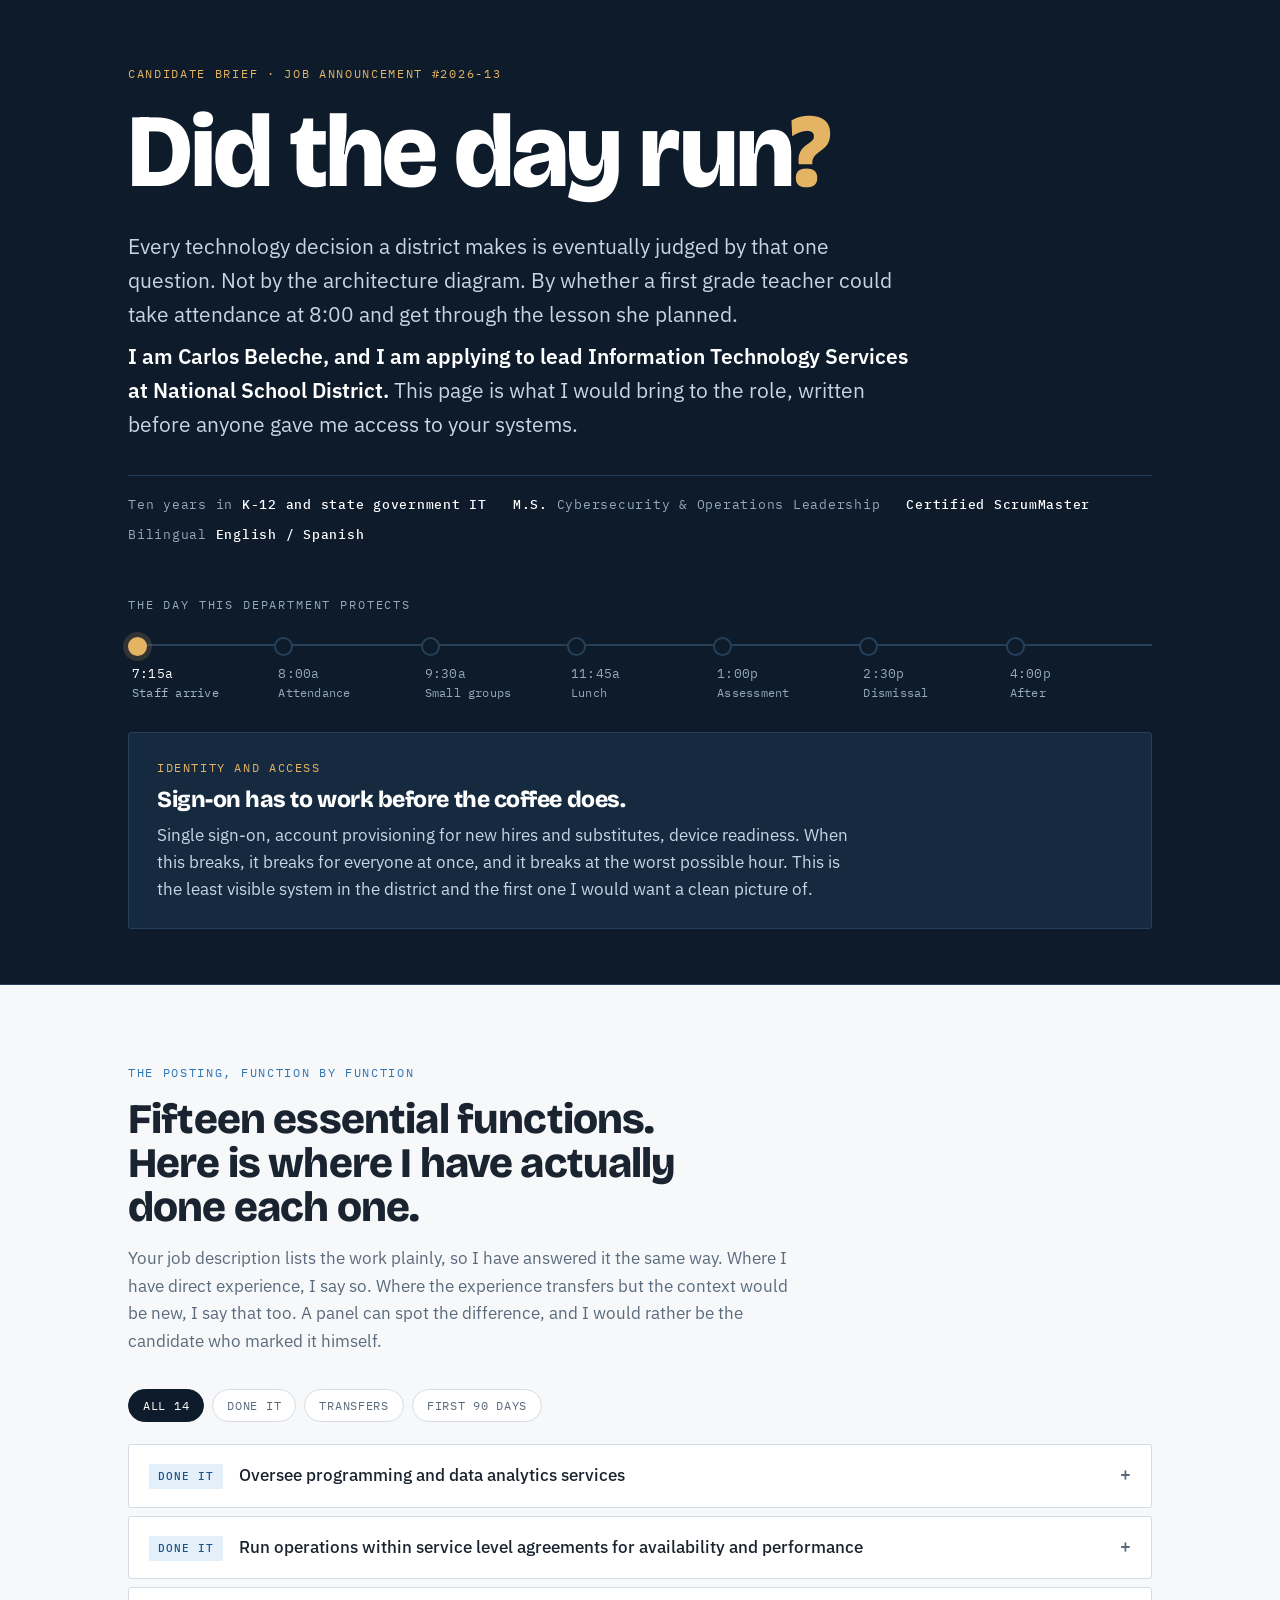
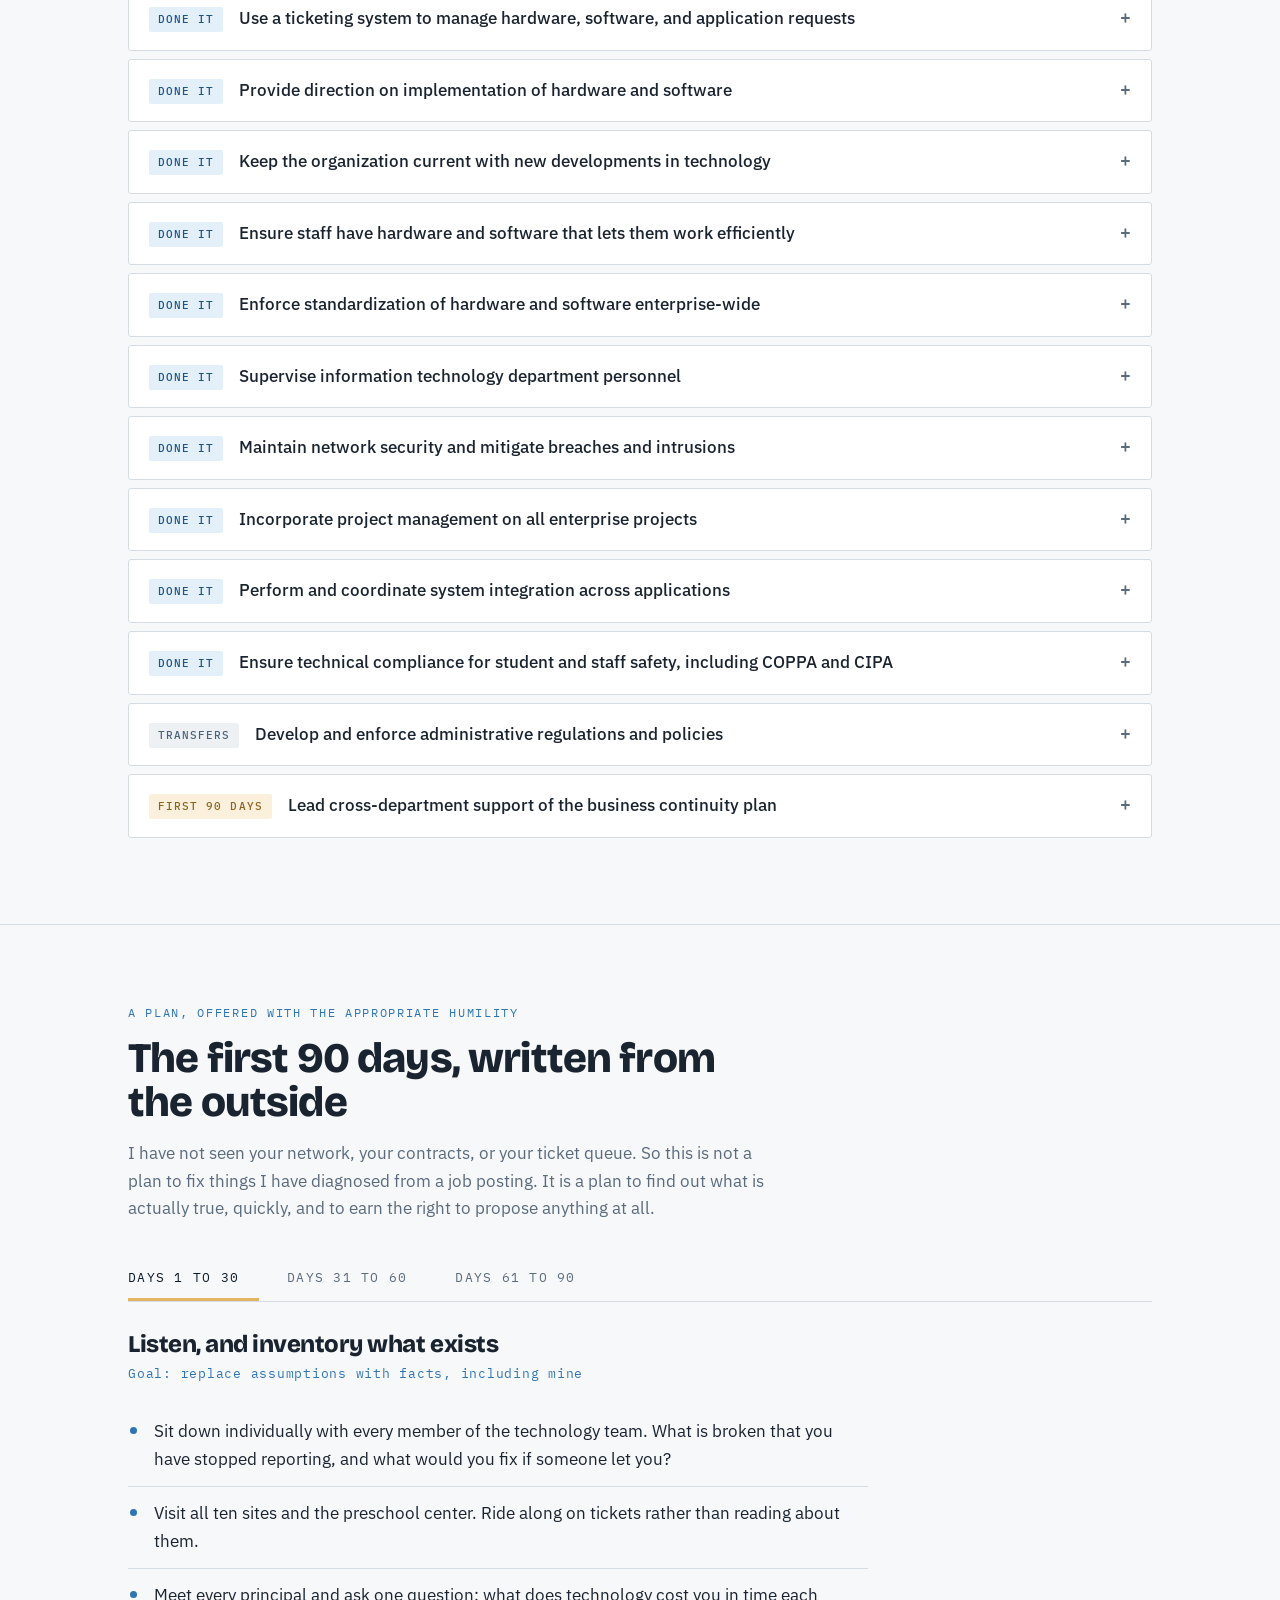
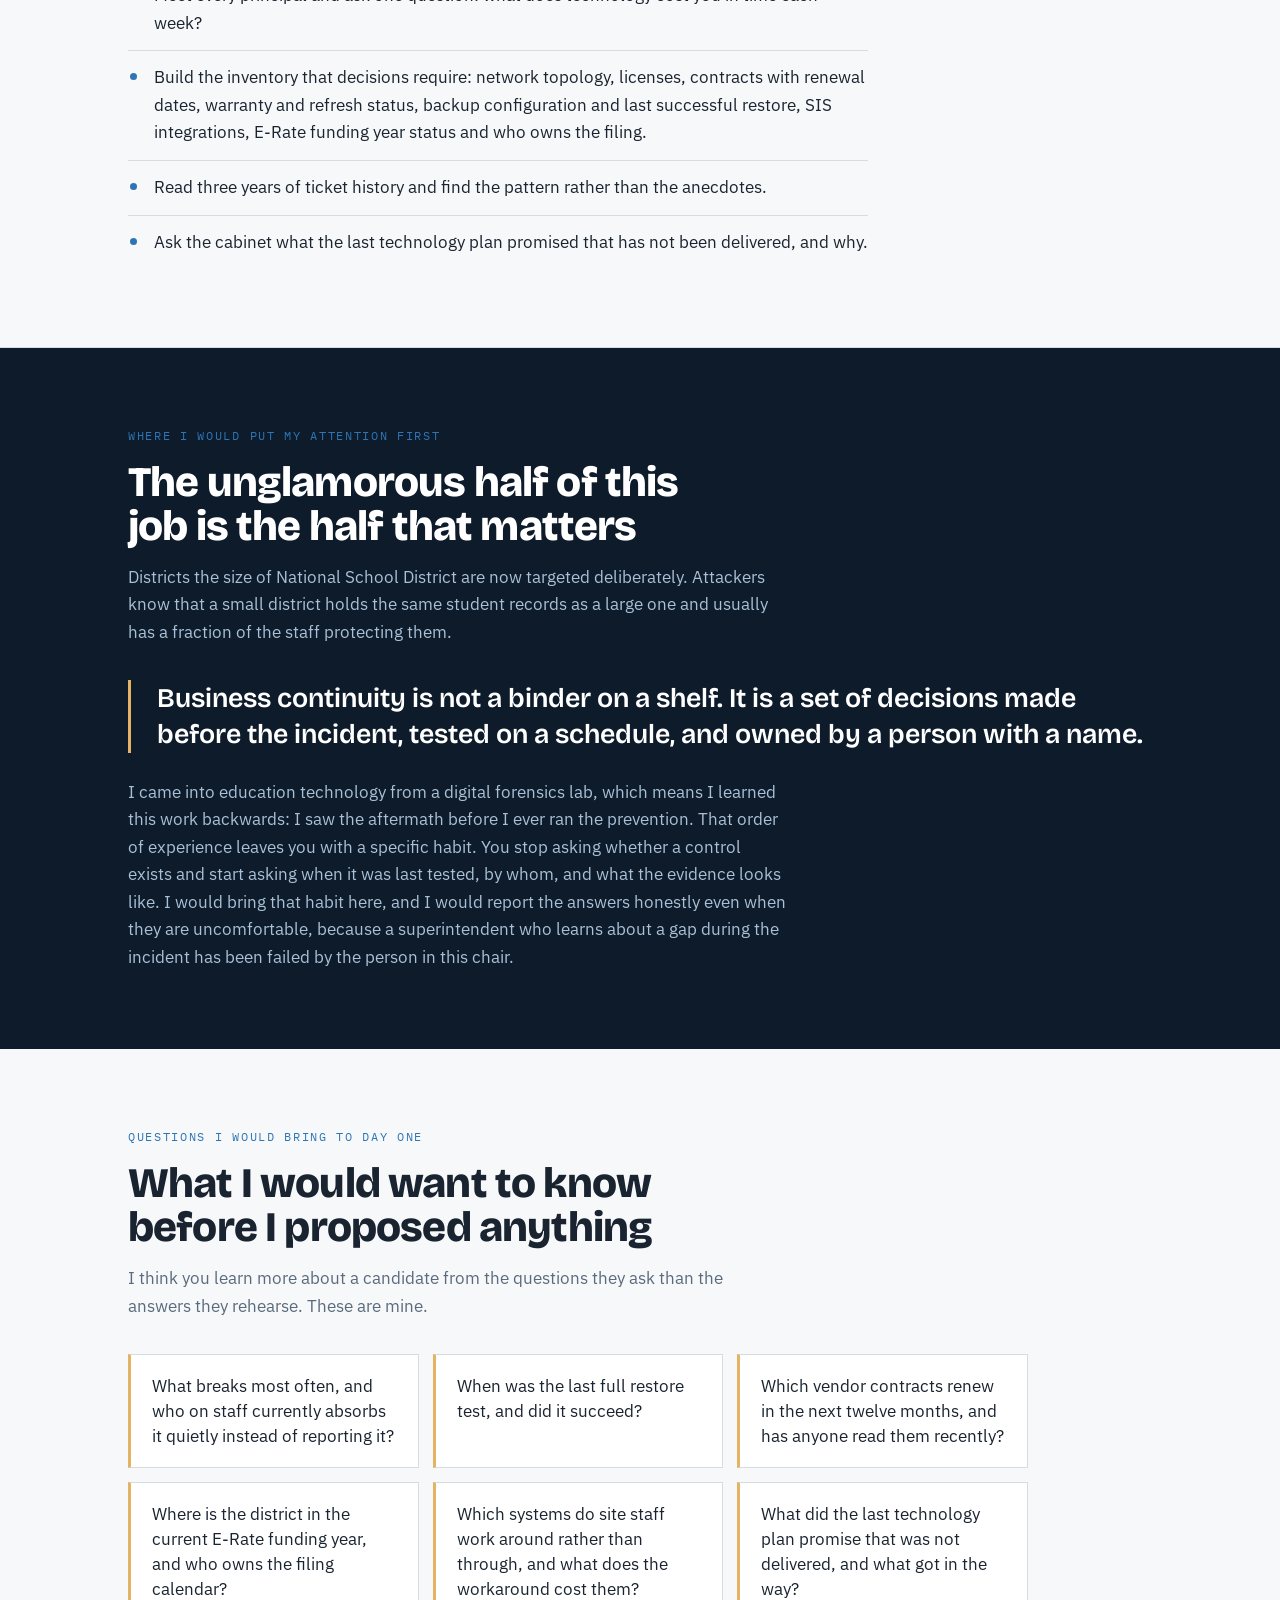
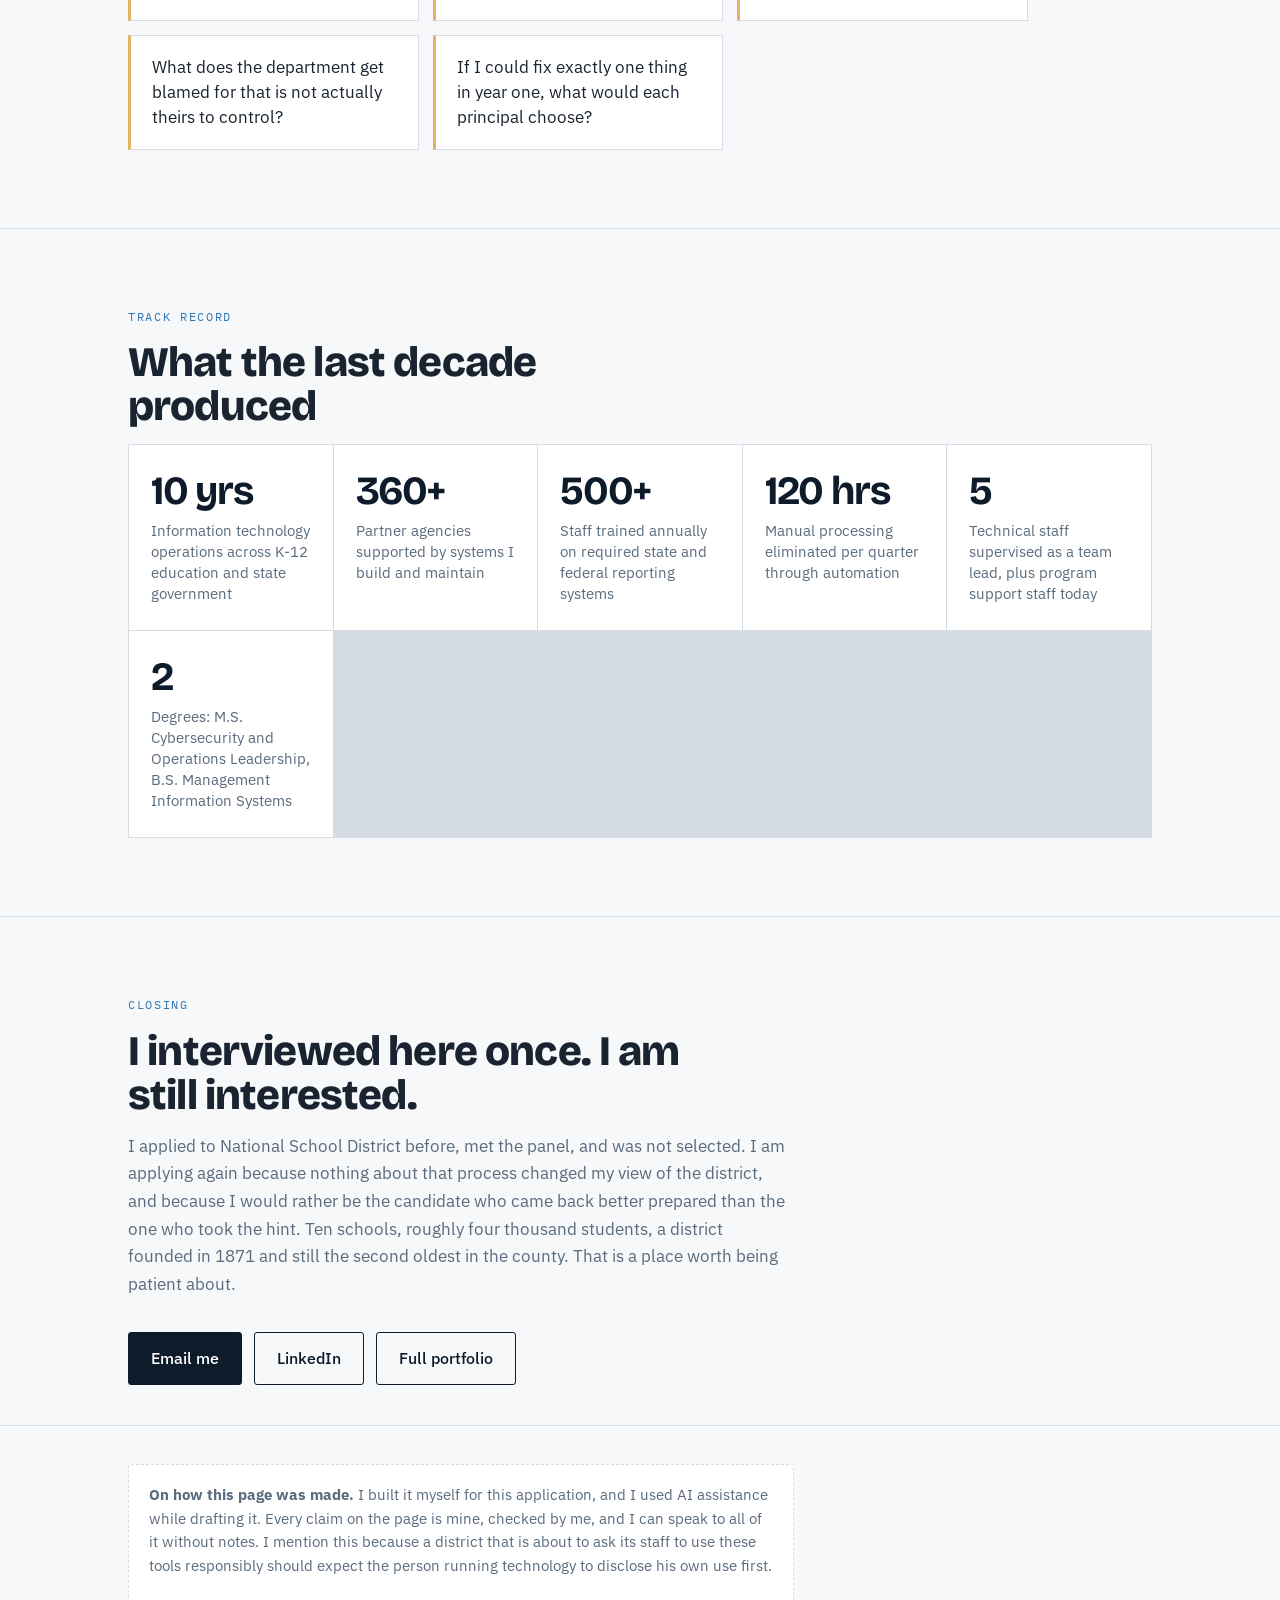
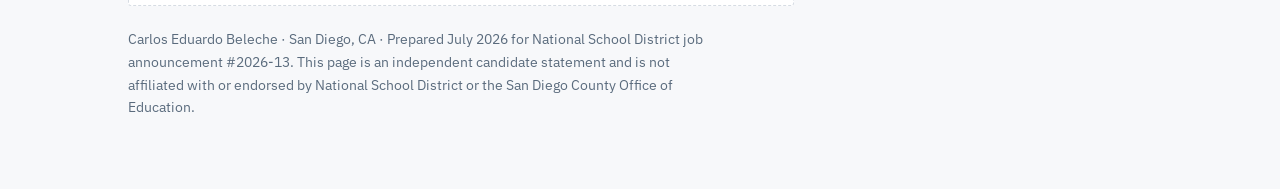
==== nsd/index.html @ 052b0de8 "Add files via upload Add NSD candidate brief" ====
<!DOCTYPE html>
<html lang="en">
<head>
<meta charset="utf-8">
<meta name="viewport" content="width=device-width, initial-scale=1">
<meta name="robots" content="noindex, nofollow">
<title>Carlos Beleche | Executive Director, Information Technology Services</title>
<meta name="description" content="A candidate's case for leading Information Technology Services at National School District.">
<link rel="preconnect" href="https://fonts.googleapis.com">
<link rel="preconnect" href="https://fonts.gstatic.com" crossorigin>
<link href="https://fonts.googleapis.com/css2?family=Bricolage+Grotesque:opsz,wght@12..96,600;12..96,800&family=IBM+Plex+Mono:wght@400;500&family=IBM+Plex+Sans:wght@400;500;600&display=swap" rel="stylesheet">
<style>
  :root{
    --ink:#0D1B2A;
    --ink-2:#152A3F;
    --paper:#F7F8FA;
    --card:#FFFFFF;
    --steel:#2E75B6;
    --steel-dk:#1B5488;
    --bell:#E4B363;
    --rule:#D6DCE3;
    --rule-dk:#26405A;
    --text:#1A2430;
    --muted:#5A6B7D;
    --muted-dk:#94A9BE;
    --sans:"IBM Plex Sans",system-ui,-apple-system,Segoe UI,sans-serif;
    --mono:"IBM Plex Mono",ui-monospace,SFMono-Regular,Menlo,monospace;
    --display:"Bricolage Grotesque","IBM Plex Sans",system-ui,sans-serif;
    --wrap:1080px;
  }
  *{box-sizing:border-box}
  html{scroll-behavior:smooth}
  body{
    margin:0;background:var(--paper);color:var(--text);
    font-family:var(--sans);font-size:17px;line-height:1.62;
    -webkit-font-smoothing:antialiased;
  }
  .wrap{max-width:var(--wrap);margin:0 auto;padding:0 28px}
  h1,h2,h3{font-family:var(--display);font-weight:800;letter-spacing:-.02em;line-height:1.05;margin:0}
  a{color:var(--steel-dk)}
  .eyebrow{
    font-family:var(--mono);font-size:12px;letter-spacing:.14em;text-transform:uppercase;
    color:var(--steel);margin:0 0 14px
  }
  .skip{position:absolute;left:-9999px;top:0;background:#fff;padding:12px 18px;z-index:99}
  .skip:focus{left:12px;top:12px}
  :focus-visible{outline:3px solid var(--bell);outline-offset:3px;border-radius:2px}

  /* ---------------- hero ---------------- */
  .hero{background:var(--ink);color:#EAF1F8;padding:64px 0 0;position:relative;overflow:hidden}
  .hero::after{
    content:"";position:absolute;inset:auto 0 0 0;height:1px;background:var(--rule-dk)
  }
  .hero .eyebrow{color:var(--bell)}
  .hero h1{
    font-size:clamp(46px,8.4vw,104px);color:#fff;margin:0 0 22px;max-width:14ch
  }
  .hero h1 .q{color:var(--bell)}
  .lede{
    font-size:clamp(17px,2vw,21px);color:#C6D6E6;max-width:60ch;margin:0 0 8px
  }
  .lede strong{color:#fff;font-weight:600}
  .id-strip{
    display:flex;flex-wrap:wrap;gap:10px 26px;align-items:baseline;
    margin:34px 0 0;padding:18px 0 0;border-top:1px solid var(--rule-dk);
    font-family:var(--mono);font-size:12.5px;letter-spacing:.06em;color:var(--muted-dk)
  }
  .id-strip b{color:#fff;font-weight:500}

  /* ---------------- day spine ---------------- */
  .spine{margin-top:52px;padding-bottom:56px}
  .spine-label{
    font-family:var(--mono);font-size:11.5px;letter-spacing:.16em;text-transform:uppercase;
    color:var(--muted-dk);margin:0 0 16px
  }
  .track{position:relative;display:grid;grid-template-columns:repeat(7,1fr);gap:0}
  .track::before{
    content:"";position:absolute;left:0;right:0;top:13px;height:2px;background:var(--rule-dk)
  }
  .bell{
    appearance:none;background:none;border:0;padding:34px 4px 0;cursor:pointer;
    position:relative;text-align:left;font-family:var(--mono);font-size:12px;
    letter-spacing:.02em;color:var(--muted-dk);transition:color .18s
  }
  .bell::before{
    content:"";position:absolute;top:6px;left:0;width:15px;height:15px;border-radius:50%;
    background:var(--ink);border:2px solid var(--rule-dk);transition:all .2s
  }
  .bell:hover{color:#fff}
  .bell:hover::before{border-color:var(--steel)}
  .bell[aria-selected="true"]{color:#fff}
  .bell[aria-selected="true"]::before{
    background:var(--bell);border-color:var(--bell);box-shadow:0 0 0 5px rgba(228,179,99,.16)
  }
  .bell .t{display:block;font-size:13px;color:inherit}
  .bell .n{display:block;font-size:11.5px;color:var(--muted-dk);margin-top:3px;line-height:1.35}
  .bell[aria-selected="true"] .n{color:#9FB6CC}

  .readout{
    margin-top:32px;border:1px solid var(--rule-dk);border-radius:3px;background:var(--ink-2);
    padding:26px 28px;min-height:150px
  }
  .readout .sys{
    font-family:var(--mono);font-size:11.5px;letter-spacing:.14em;text-transform:uppercase;
    color:var(--bell);margin:0 0 10px
  }
  .readout h3{font-size:23px;color:#fff;margin:0 0 10px}
  .readout p{margin:0;color:#C6D6E6;max-width:70ch;font-size:16.5px}

  /* ---------------- generic section ---------------- */
  section{padding:78px 0;border-bottom:1px solid var(--rule)}
  section h2{font-size:clamp(28px,4vw,42px);margin:0 0 16px;max-width:22ch}
  .sec-intro{max-width:66ch;color:var(--muted);margin:0 0 34px;font-size:17px}

  /* ---------------- functions matrix ---------------- */
  .filters{display:flex;flex-wrap:wrap;gap:8px;margin:0 0 22px}
  .chip{
    appearance:none;font-family:var(--mono);font-size:12px;letter-spacing:.06em;
    text-transform:uppercase;padding:8px 14px;border-radius:99px;cursor:pointer;
    border:1px solid var(--rule);background:#fff;color:var(--muted);transition:all .16s
  }
  .chip:hover{border-color:var(--steel);color:var(--steel-dk)}
  .chip[aria-pressed="true"]{background:var(--ink);border-color:var(--ink);color:#fff}
  .fn{
    border:1px solid var(--rule);border-radius:3px;background:var(--card);margin-bottom:8px;
    overflow:hidden
  }
  .fn[hidden]{display:none}
  .fn > summary{
    list-style:none;cursor:pointer;padding:17px 20px;display:flex;gap:16px;align-items:flex-start;
    font-weight:500
  }
  .fn > summary::-webkit-details-marker{display:none}
  .fn > summary:hover{background:#FBFCFD}
  .tag{
    flex:none;font-family:var(--mono);font-size:10.5px;letter-spacing:.1em;text-transform:uppercase;
    padding:4px 9px;border-radius:2px;margin-top:2px;white-space:nowrap
  }
  .tag.done{background:#E3EFF9;color:var(--steel-dk)}
  .tag.trans{background:#EEF1F4;color:#48627C}
  .tag.first{background:#FBF0DC;color:#8A6420}
  .fn summary .txt{flex:1}
  .fn summary .plus{
    flex:none;color:var(--muted);font-family:var(--mono);font-size:18px;line-height:1;margin-top:4px;
    transition:transform .2s
  }
  .fn[open] summary .plus{transform:rotate(45deg)}
  .fn .body{padding:0 20px 20px 20px;color:var(--muted);font-size:16px;max-width:76ch}
  .fn .body p{margin:0}
  @media (min-width:700px){ .fn .body{padding-left:118px} }

  /* ---------------- 30/60/90 ---------------- */
  .tabs{display:flex;gap:0;border-bottom:1px solid var(--rule);margin:0 0 30px;flex-wrap:wrap}
  .tab{
    appearance:none;background:none;border:0;border-bottom:3px solid transparent;
    padding:12px 20px 13px 0;margin-right:28px;cursor:pointer;font-family:var(--mono);
    font-size:12.5px;letter-spacing:.1em;text-transform:uppercase;color:var(--muted);transition:all .16s
  }
  .tab:hover{color:var(--text)}
  .tab[aria-selected="true"]{color:var(--ink);border-bottom-color:var(--bell)}
  .panel[hidden]{display:none}
  .panel h3{font-size:24px;margin:0 0 6px}
  .panel .goal{font-family:var(--mono);font-size:12.5px;letter-spacing:.06em;color:var(--steel);margin:0 0 22px}
  .panel ul{margin:0;padding:0;list-style:none;max-width:74ch}
  .panel li{
    padding:13px 0 13px 26px;border-top:1px solid var(--rule);position:relative;color:var(--text)
  }
  .panel li:first-child{border-top:0}
  .panel li::before{
    content:"";position:absolute;left:2px;top:22px;width:7px;height:7px;background:var(--steel);
    border-radius:50%
  }

  /* ---------------- numbers ---------------- */
  .nums{display:grid;grid-template-columns:repeat(auto-fit,minmax(178px,1fr));gap:1px;background:var(--rule);
    border:1px solid var(--rule)}
  .num{background:var(--card);padding:26px 22px}
  .num b{display:block;font-family:var(--display);font-size:40px;line-height:1;color:var(--ink);letter-spacing:-.03em}
  .num span{display:block;margin-top:9px;font-size:14.5px;color:var(--muted);line-height:1.45}

  /* ---------------- questions ---------------- */
  .qs{display:grid;grid-template-columns:repeat(auto-fit,minmax(290px,1fr));gap:14px;max-width:900px}
  .q-card{
    border-left:3px solid var(--bell);background:var(--card);border-top:1px solid var(--rule);
    border-right:1px solid var(--rule);border-bottom:1px solid var(--rule);padding:19px 21px;
    font-size:16.5px;line-height:1.5
  }

  /* ---------------- pov ---------------- */
  .pov{background:var(--ink);color:#DCE7F2;border:0}
  .pov h2{color:#fff}
  .pov .sec-intro{color:#A9C0D6}
  .pov blockquote{
    margin:0;padding:0 0 0 26px;border-left:3px solid var(--bell);max-width:66ch;
    font-family:var(--display);font-weight:600;font-size:clamp(20px,2.6vw,27px);line-height:1.34;color:#fff
  }
  .pov .after{margin:26px 0 0;max-width:66ch;color:#A9C0D6}

  /* ---------------- close ---------------- */
  .close{padding-bottom:40px}
  .links{display:flex;flex-wrap:wrap;gap:12px;margin-top:26px}
  .btn{
    display:inline-block;padding:13px 22px;border-radius:3px;text-decoration:none;font-weight:500;
    font-size:15.5px;border:1px solid var(--ink);background:var(--ink);color:#fff;transition:all .16s
  }
  .btn:hover{background:var(--steel-dk);border-color:var(--steel-dk)}
  .btn.ghost{background:none;color:var(--ink)}
  .btn.ghost:hover{background:var(--ink);color:#fff}
  footer{padding:38px 0 60px;color:var(--muted);font-size:14px}
  footer p{max-width:74ch;margin:0 0 10px}
  .note{
    border:1px dashed var(--rule);border-radius:3px;padding:18px 20px;background:#fff;max-width:74ch;
    font-size:14.5px;color:var(--muted)
  }

  @media (max-width:760px){
    body{font-size:16.5px}
    .hero{padding-top:44px}
    .track{grid-template-columns:1fr;gap:0}
    .track::before{left:7px;right:auto;top:0;bottom:0;width:2px;height:auto}
    .bell{padding:12px 0 12px 32px}
    .bell::before{top:16px;left:0}
    .bell .n{display:none}
    .id-strip{gap:6px 18px}
  }
  @media (prefers-reduced-motion:reduce){
    html{scroll-behavior:auto}
    *{transition:none!important;animation:none!important}
  }
</style>
</head>
<body>
<a class="skip" href="#main">Skip to content</a>

<header class="hero">
  <div class="wrap">
    <p class="eyebrow">Candidate brief &middot; Job announcement #2026-13</p>
    <h1>Did the day run<span class="q">?</span></h1>
    <p class="lede">Every technology decision a district makes is eventually judged by that one question. Not by the architecture diagram. By whether a first grade teacher could take attendance at 8:00 and get through the lesson she planned.</p>
    <p class="lede"><strong>I am Carlos Beleche, and I am applying to lead Information Technology Services at National School District.</strong> This page is what I would bring to the role, written before anyone gave me access to your systems.</p>

    <div class="id-strip">
      <span>Ten years in <b>K-12 and state government IT</b></span>
      <span><b>M.S.</b> Cybersecurity &amp; Operations Leadership</span>
      <span><b>Certified ScrumMaster</b></span>
      <span>Bilingual <b>English / Spanish</b></span>
    </div>

    <div class="spine">
      <p class="spine-label">The day this department protects</p>
      <div class="track" role="tablist" aria-label="A school day and the systems behind it">
        <button class="bell" role="tab" id="b1" aria-controls="p1" aria-selected="true">
          <span class="t">7:15a</span><span class="n">Staff arrive</span>
        </button>
        <button class="bell" role="tab" id="b2" aria-controls="p2" aria-selected="false" tabindex="-1">
          <span class="t">8:00a</span><span class="n">Attendance</span>
        </button>
        <button class="bell" role="tab" id="b3" aria-controls="p3" aria-selected="false" tabindex="-1">
          <span class="t">9:30a</span><span class="n">Small groups</span>
        </button>
        <button class="bell" role="tab" id="b4" aria-controls="p4" aria-selected="false" tabindex="-1">
          <span class="t">11:45a</span><span class="n">Lunch</span>
        </button>
        <button class="bell" role="tab" id="b5" aria-controls="p5" aria-selected="false" tabindex="-1">
          <span class="t">1:00p</span><span class="n">Assessment</span>
        </button>
        <button class="bell" role="tab" id="b6" aria-controls="p6" aria-selected="false" tabindex="-1">
          <span class="t">2:30p</span><span class="n">Dismissal</span>
        </button>
        <button class="bell" role="tab" id="b7" aria-controls="p7" aria-selected="false" tabindex="-1">
          <span class="t">4:00p</span><span class="n">After</span>
        </button>
      </div>

      <div class="readout">
        <div role="tabpanel" id="p1" aria-labelledby="b1">
          <p class="sys">Identity and access</p>
          <h3>Sign-on has to work before the coffee does.</h3>
          <p>Single sign-on, account provisioning for new hires and substitutes, device readiness. When this breaks, it breaks for everyone at once, and it breaks at the worst possible hour. This is the least visible system in the district and the first one I would want a clean picture of.</p>
        </div>
        <div role="tabpanel" id="p2" aria-labelledby="b2" hidden>
          <p class="sys">Student information system</p>
          <h3>Attendance is a legal record and a funding record.</h3>
          <p>Enrollment, attendance, and state reporting sit on integrations that have to run correctly whether or not anyone is watching them. I have spent nine years inside California student data systems, including CALPADS, SEIS, and the SIS platforms districts run on.</p>
        </div>
        <div role="tabpanel" id="p3" aria-labelledby="b3" hidden>
          <p class="sys">Network, capacity, and filtering</p>
          <h3>Thirty devices in one room, ten schools at once.</h3>
          <p>Coverage in the classrooms that were built before wireless existed, content filtering that satisfies CIPA without blocking the lesson, and enough capacity that instruction does not queue. Teachers do not file tickets about bandwidth. They just stop planning lessons that need it.</p>
        </div>
        <div role="tabpanel" id="p4" aria-labelledby="b4" hidden>
          <p class="sys">Operational systems</p>
          <h3>The systems nobody calls technology.</h3>
          <p>Nutrition services, transportation, facilities, payroll. They rarely make the technology plan and they always make the emergency. A department that only serves the classroom has left half the district unsupported.</p>
        </div>
        <div role="tabpanel" id="p5" aria-labelledby="b5" hidden>
          <p class="sys">Availability and service levels</p>
          <h3>Testing windows do not move.</h3>
          <p>State assessment is the one week a year where uptime is measured publicly and remembered for years. Service level commitments should be written down before that week, not defended after it. I manage technology operations against contract and service level requirements today.</p>
        </div>
        <div role="tabpanel" id="p6" aria-labelledby="b6" hidden>
          <p class="sys">Communications and safety</p>
          <h3>2:30 is a communications problem.</h3>
          <p>Phones, intercom, mass notification, and the family messaging that has to reach every household in the language they speak at home. In a district where many families are more comfortable in Spanish, bilingual communication is not a courtesy feature. It is the requirement.</p>
        </div>
        <div role="tabpanel" id="p7" aria-labelledby="b7" hidden>
          <p class="sys">The work nobody sees</p>
          <h3>Patching, backups, tickets, and the E-Rate calendar.</h3>
          <p>Restore tests that actually restore. Vendor contracts read before they auto-renew. Funding year deadlines met early. This is the part of the job that produces no applause and prevents every disaster. It is the part I would protect time for.</p>
        </div>
      </div>
    </div>
  </div>
</header>

<main id="main">

<section>
  <div class="wrap">
    <p class="eyebrow">The posting, function by function</p>
    <h2>Fifteen essential functions. Here is where I have actually done each one.</h2>
    <p class="sec-intro">Your job description lists the work plainly, so I have answered it the same way. Where I have direct experience, I say so. Where the experience transfers but the context would be new, I say that too. A panel can spot the difference, and I would rather be the candidate who marked it himself.</p>

    <div class="filters" role="group" aria-label="Filter by experience type">
      <button class="chip" data-f="all" aria-pressed="true">All 14</button>
      <button class="chip" data-f="done" aria-pressed="false">Done it</button>
      <button class="chip" data-f="trans" aria-pressed="false">Transfers</button>
      <button class="chip" data-f="first" aria-pressed="false">First 90 days</button>
    </div>

    <div id="fnlist">
      <details class="fn" data-c="done"><summary><span class="tag done">Done it</span><span class="txt">Oversee programming and data analytics services</span><span class="plus">+</span></summary>
        <div class="body"><p>I build and run the data operation for a countywide early education program: Python ETL pipelines, reporting applications, and quality assurance that replaced manual spreadsheet work. Network and telecommunications oversight would be new to my title, not to my judgment, and I would lead it the way I lead any operation I do not personally engineer, by hiring well, listening to the people who hold the knowledge, and being accountable for the outcome.</p></div>
      </details>

      <details class="fn" data-c="done"><summary><span class="tag done">Done it</span><span class="txt">Run operations within service level agreements for availability and performance</span><span class="plus">+</span></summary>
        <div class="body"><p>I manage technology operations against contract and service level requirements today, including system testing, scheduling, stakeholder communication, and deliverable production within budget. Service levels only work when they are published, measured, and reported without being asked.</p></div>
      </details>

      <details class="fn" data-c="done"><summary><span class="tag done">Done it</span><span class="txt">Use a ticketing system to manage hardware, software, and application requests</span><span class="plus">+</span></summary>
        <div class="body"><p>I worked the service desk side directly as a Systems Technician II supporting districts, resolving requests through ticketing workflows. Ticket data is also the most honest report a technology department produces. Read three years of it and you know exactly where the district hurts.</p></div>
      </details>

      <details class="fn" data-c="done"><summary><span class="tag done">Done it</span><span class="txt">Provide direction on implementation of hardware and software</span><span class="plus">+</span></summary>
        <div class="body"><p>I direct full project lifecycles for countywide systems: needs analysis, design, architecture, testing, deployment, and compliance sign-off. Implementation decisions are rarely technical arguments. They are trade-offs about cost, support burden, and who absorbs the change.</p></div>
      </details>

      <details class="fn" data-c="done"><summary><span class="tag done">Done it</span><span class="txt">Keep the organization current with new developments in technology</span><span class="plus">+</span></summary>
        <div class="body"><p>I put automation and AI into daily program operations with human review built in, and I served on the committee that wrote my county office's 2025 to 2030 strategic plan. Staying current is not chasing announcements. It is knowing which new thing removes work from people who have too much of it.</p></div>
      </details>

      <details class="fn" data-c="done"><summary><span class="tag done">Done it</span><span class="txt">Ensure staff have hardware and software that lets them work efficiently</span><span class="plus">+</span></summary>
        <div class="body"><p>I train more than 500 staff a year on the systems they are required to use. That vantage point is unusually useful, because you learn quickly that most tool complaints are training gaps, and most training complaints are tool problems.</p></div>
      </details>

      <details class="fn" data-c="done"><summary><span class="tag done">Done it</span><span class="txt">Enforce standardization of hardware and software enterprise-wide</span><span class="plus">+</span></summary>
        <div class="body"><p>Standardization is what makes a small department able to support ten sites. I standardized configurations and procedures across districts as a technician, and I build tools now that assume one way of doing something rather than eleven.</p></div>
      </details>

      <details class="fn" data-c="done"><summary><span class="tag done">Done it</span><span class="txt">Supervise information technology department personnel</span><span class="plus">+</span></summary>
        <div class="body"><p>I supervise program support staff today and previously led a five-person technical team, including setting priorities, developing procedures, training across classifications, and evaluating performance. The job is mostly removing obstacles and then getting out of the way.</p></div>
      </details>

      <details class="fn" data-c="done"><summary><span class="tag done">Done it</span><span class="txt">Maintain network security and mitigate breaches and intrusions</span><span class="plus">+</span></summary>
        <div class="body"><p>This is my formal training. I hold an M.S. in Cybersecurity and Operations Leadership, and before returning to education I managed the security and operational integrity of a digital forensics lab at the California Department of Justice, conducting examinations under chain of custody standards. I have seen what an incident looks like from the evidence side, which is a useful thing to have seen before you need it.</p></div>
      </details>

      <details class="fn" data-c="done"><summary><span class="tag done">Done it</span><span class="txt">Incorporate project management on all enterprise projects</span><span class="plus">+</span></summary>
        <div class="body"><p>Certified ScrumMaster, applying SDLC and agile practice to real delivery: defined cycles, visible progress, honest reporting of obstacles, and dates that hold. My former supervisor is on my reference list precisely because he watched me do this.</p></div>
      </details>

      <details class="fn" data-c="done"><summary><span class="tag done">Done it</span><span class="txt">Perform and coordinate system integration across applications</span><span class="plus">+</span></summary>
        <div class="body"><p>I develop data migration tools and orchestrate integrations across platforms, currently supporting data collection with more than 360 partner agencies. Integrations are easy to build and expensive to own, so I build them to be maintained by someone other than their author.</p></div>
      </details>

      <details class="fn" data-c="done"><summary><span class="tag done">Done it</span><span class="txt">Ensure technical compliance for student and staff safety, including COPPA and CIPA</span><span class="plus">+</span></summary>
        <div class="body"><p>Student data privacy is a daily part of my current role: FERPA, COPPA and CIPA, confidentiality, audit, and records retention, including the electronic compliance records that support E-Rate. In early education this work is unforgiving, because the children in the records are four years old.</p></div>
      </details>

      <details class="fn" data-c="trans"><summary><span class="tag trans">Transfers</span><span class="txt">Develop and enforce administrative regulations and policies</span><span class="plus">+</span></summary>
        <div class="body"><p>I have not authored board policy, and I will not pretend otherwise. I have served on the committee that rewrote performance evaluation processes for classified and certificated management, and I write the procedures and documentation my programs run on. Policy work is drafting, consultation, and revision, and I know how to do all three. I would expect to lean on your cabinet and county counsel for the parts that are legal rather than technical.</p></div>
      </details>

      <details class="fn" data-c="first"><summary><span class="tag first">First 90 days</span><span class="txt">Lead cross-department support of the business continuity plan</span><span class="plus">+</span></summary>
        <div class="body"><p>This is the function I would move on first, because in most districts the continuity plan exists as a document and not as a tested capability. My question is never whether backups are running. It is when someone last restored from one and whether it worked. I would answer that question in my first month and tell you the truth about the answer.</p></div>
      </details>
    </div>
  </div>
</section>

<section>
  <div class="wrap">
    <p class="eyebrow">A plan, offered with the appropriate humility</p>
    <h2>The first 90 days, written from the outside</h2>
    <p class="sec-intro">I have not seen your network, your contracts, or your ticket queue. So this is not a plan to fix things I have diagnosed from a job posting. It is a plan to find out what is actually true, quickly, and to earn the right to propose anything at all.</p>

    <div class="tabs" role="tablist" aria-label="First 90 days">
      <button class="tab" role="tab" id="t30" aria-controls="d30" aria-selected="true">Days 1 to 30</button>
      <button class="tab" role="tab" id="t60" aria-controls="d60" aria-selected="false" tabindex="-1">Days 31 to 60</button>
      <button class="tab" role="tab" id="t90" aria-controls="d90" aria-selected="false" tabindex="-1">Days 61 to 90</button>
    </div>

    <div class="panel" role="tabpanel" id="d30" aria-labelledby="t30">
      <h3>Listen, and inventory what exists</h3>
      <p class="goal">Goal: replace assumptions with facts, including mine</p>
      <ul>
        <li>Sit down individually with every member of the technology team. What is broken that you have stopped reporting, and what would you fix if someone let you?</li>
        <li>Visit all ten sites and the preschool center. Ride along on tickets rather than reading about them.</li>
        <li>Meet every principal and ask one question: what does technology cost you in time each week?</li>
        <li>Build the inventory that decisions require: network topology, licenses, contracts with renewal dates, warranty and refresh status, backup configuration and last successful restore, SIS integrations, E-Rate funding year status and who owns the filing.</li>
        <li>Read three years of ticket history and find the pattern rather than the anecdotes.</li>
        <li>Ask the cabinet what the last technology plan promised that has not been delivered, and why.</li>
      </ul>
    </div>

    <div class="panel" role="tabpanel" id="d60" aria-labelledby="t60" hidden>
      <h3>Stabilize, and put numbers on the promises</h3>
      <p class="goal">Goal: make the department measurable and predictable</p>
      <ul>
        <li>Publish service levels people can hold me to: ticket categories, response targets, and what counts as an emergency, agreed with principals rather than announced to them.</li>
        <li>Verify the backups by restoring from them. Document what worked, what did not, and what it would cost to close the gap.</li>
        <li>Run the first tabletop exercise on the continuity plan with business, educational services, and site leadership in the room.</li>
        <li>Document the standardization gaps that cost the team the most support hours, and fix the cheapest one immediately.</li>
        <li>Review every contract renewing in the next twelve months before it renews itself.</li>
        <li>Brief the cabinet in plain language, with no acronyms that need translating.</li>
      </ul>
    </div>

    <div class="panel" role="tabpanel" id="d90" aria-labelledby="t90" hidden>
      <h3>Commit to a roadmap, and deliver something visible</h3>
      <p class="goal">Goal: a plan tied to money, dates, and owners</p>
      <ul>
        <li>Present a three-year technology roadmap aligned to the budget cycle and the E-Rate calendar, with the trade-offs stated openly rather than buried.</li>
        <li>Set a device refresh schedule that is funded rather than aspirational.</li>
        <li>Put student data privacy, acceptable use, and vendor review into written procedure, including how the district evaluates AI tools before staff adopt them anyway.</li>
        <li>Define what the team is accountable for and what I am accountable for, in writing.</li>
        <li>Deliver one improvement a teacher would notice without being told about it.</li>
      </ul>
    </div>
  </div>
</section>

<section class="pov">
  <div class="wrap">
    <p class="eyebrow">Where I would put my attention first</p>
    <h2>The unglamorous half of this job is the half that matters</h2>
    <p class="sec-intro">Districts the size of National School District are now targeted deliberately. Attackers know that a small district holds the same student records as a large one and usually has a fraction of the staff protecting them.</p>
    <blockquote>Business continuity is not a binder on a shelf. It is a set of decisions made before the incident, tested on a schedule, and owned by a person with a name.</blockquote>
    <p class="after">I came into education technology from a digital forensics lab, which means I learned this work backwards: I saw the aftermath before I ever ran the prevention. That order of experience leaves you with a specific habit. You stop asking whether a control exists and start asking when it was last tested, by whom, and what the evidence looks like. I would bring that habit here, and I would report the answers honestly even when they are uncomfortable, because a superintendent who learns about a gap during the incident has been failed by the person in this chair.</p>
  </div>
</section>

<section>
  <div class="wrap">
    <p class="eyebrow">Questions I would bring to day one</p>
    <h2>What I would want to know before I proposed anything</h2>
    <p class="sec-intro">I think you learn more about a candidate from the questions they ask than the answers they rehearse. These are mine.</p>
    <div class="qs">
      <div class="q-card">What breaks most often, and who on staff currently absorbs it quietly instead of reporting it?</div>
      <div class="q-card">When was the last full restore test, and did it succeed?</div>
      <div class="q-card">Which vendor contracts renew in the next twelve months, and has anyone read them recently?</div>
      <div class="q-card">Where is the district in the current E-Rate funding year, and who owns the filing calendar?</div>
      <div class="q-card">Which systems do site staff work around rather than through, and what does the workaround cost them?</div>
      <div class="q-card">What did the last technology plan promise that was not delivered, and what got in the way?</div>
      <div class="q-card">What does the department get blamed for that is not actually theirs to control?</div>
      <div class="q-card">If I could fix exactly one thing in year one, what would each principal choose?</div>
    </div>
  </div>
</section>

<section>
  <div class="wrap">
    <p class="eyebrow">Track record</p>
    <h2>What the last decade produced</h2>
    <div class="nums">
      <div class="num"><b>10 yrs</b><span>Information technology operations across K-12 education and state government</span></div>
      <div class="num"><b>360+</b><span>Partner agencies supported by systems I build and maintain</span></div>
      <div class="num"><b>500+</b><span>Staff trained annually on required state and federal reporting systems</span></div>
      <div class="num"><b>120 hrs</b><span>Manual processing eliminated per quarter through automation</span></div>
      <div class="num"><b>5</b><span>Technical staff supervised as a team lead, plus program support staff today</span></div>
      <div class="num"><b>2</b><span>Degrees: M.S. Cybersecurity and Operations Leadership, B.S. Management Information Systems</span></div>
    </div>
  </div>
</section>

<section class="close">
  <div class="wrap">
    <p class="eyebrow">Closing</p>
    <h2>I interviewed here once. I am still interested.</h2>
    <p class="sec-intro">I applied to National School District before, met the panel, and was not selected. I am applying again because nothing about that process changed my view of the district, and because I would rather be the candidate who came back better prepared than the one who took the hint. Ten schools, roughly four thousand students, a district founded in 1871 and still the second oldest in the county. That is a place worth being patient about.</p>
    <div class="links">
      <a class="btn" href="mailto:cebeleche@gmail.com">Email me</a>
      <a class="btn ghost" href="https://www.linkedin.com/in/cebeleche" rel="noopener">LinkedIn</a>
      <a class="btn ghost" href="https://ceb1991.github.io" rel="noopener">Full portfolio</a>
    </div>
  </div>
</section>

<footer>
  <div class="wrap">
    <div class="note">
      <p><strong>On how this page was made.</strong> I built it myself for this application, and I used AI assistance while drafting it. Every claim on the page is mine, checked by me, and I can speak to all of it without notes. I mention this because a district that is about to ask its staff to use these tools responsibly should expect the person running technology to disclose his own use first.</p>
    </div>
    <p style="margin-top:22px">Carlos Eduardo Beleche &middot; San Diego, CA &middot; Prepared July 2026 for National School District job announcement #2026-13. This page is an independent candidate statement and is not affiliated with or endorsed by National School District or the San Diego County Office of Education.</p>
  </div>
</footer>
</main>

<script>
(function(){
  function wireTabs(listSel, panelIds){
    var tabs = Array.prototype.slice.call(document.querySelectorAll(listSel));
    function select(i){
      tabs.forEach(function(t,j){
        var on = i===j;
        t.setAttribute('aria-selected', on?'true':'false');
        t.tabIndex = on?0:-1;
        var p = document.getElementById(t.getAttribute('aria-controls'));
        if(p){ if(on){ p.removeAttribute('hidden'); } else { p.setAttribute('hidden',''); } }
      });
    }
    tabs.forEach(function(t,i){
      t.addEventListener('click', function(){ select(i); });
      t.addEventListener('mouseenter', function(){ if(listSel==='.bell'){ select(i); } });
      t.addEventListener('keydown', function(e){
        var n = null;
        if(e.key==='ArrowRight'||e.key==='ArrowDown') n = (i+1)%tabs.length;
        if(e.key==='ArrowLeft'||e.key==='ArrowUp') n = (i-1+tabs.length)%tabs.length;
        if(e.key==='Home') n = 0;
        if(e.key==='End') n = tabs.length-1;
        if(n!==null){ e.preventDefault(); select(n); tabs[n].focus(); }
      });
    });
  }
  wireTabs('.bell');
  wireTabs('.tab');

  var chips = Array.prototype.slice.call(document.querySelectorAll('.chip'));
  var fns = Array.prototype.slice.call(document.querySelectorAll('.fn'));
  chips.forEach(function(c){
    c.addEventListener('click', function(){
      var f = c.dataset.f;
      chips.forEach(function(x){ x.setAttribute('aria-pressed', x===c ? 'true':'false'); });
      fns.forEach(function(el){
        var show = (f==='all') || (el.dataset.c===f);
        if(show){ el.removeAttribute('hidden'); } else { el.setAttribute('hidden',''); el.open=false; }
      });
    });
  });
})();
</script>
</body>
</html>
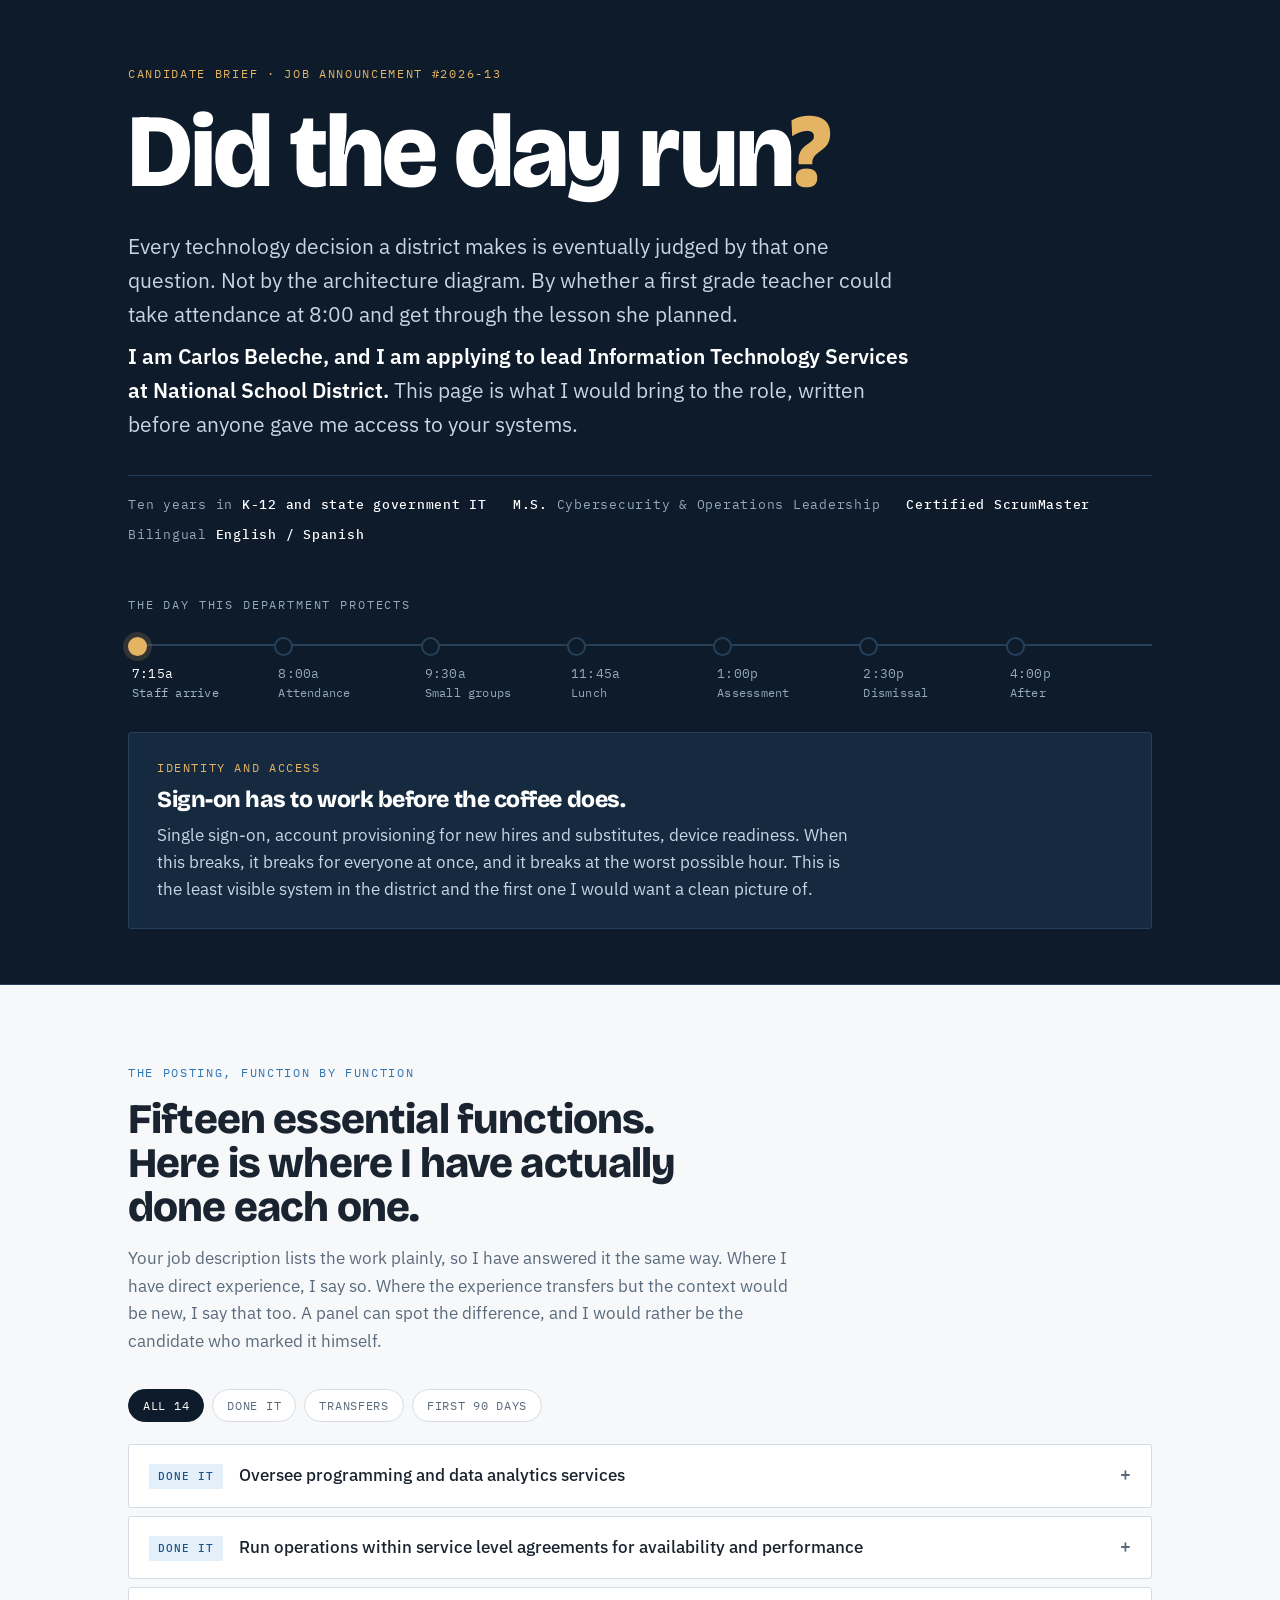
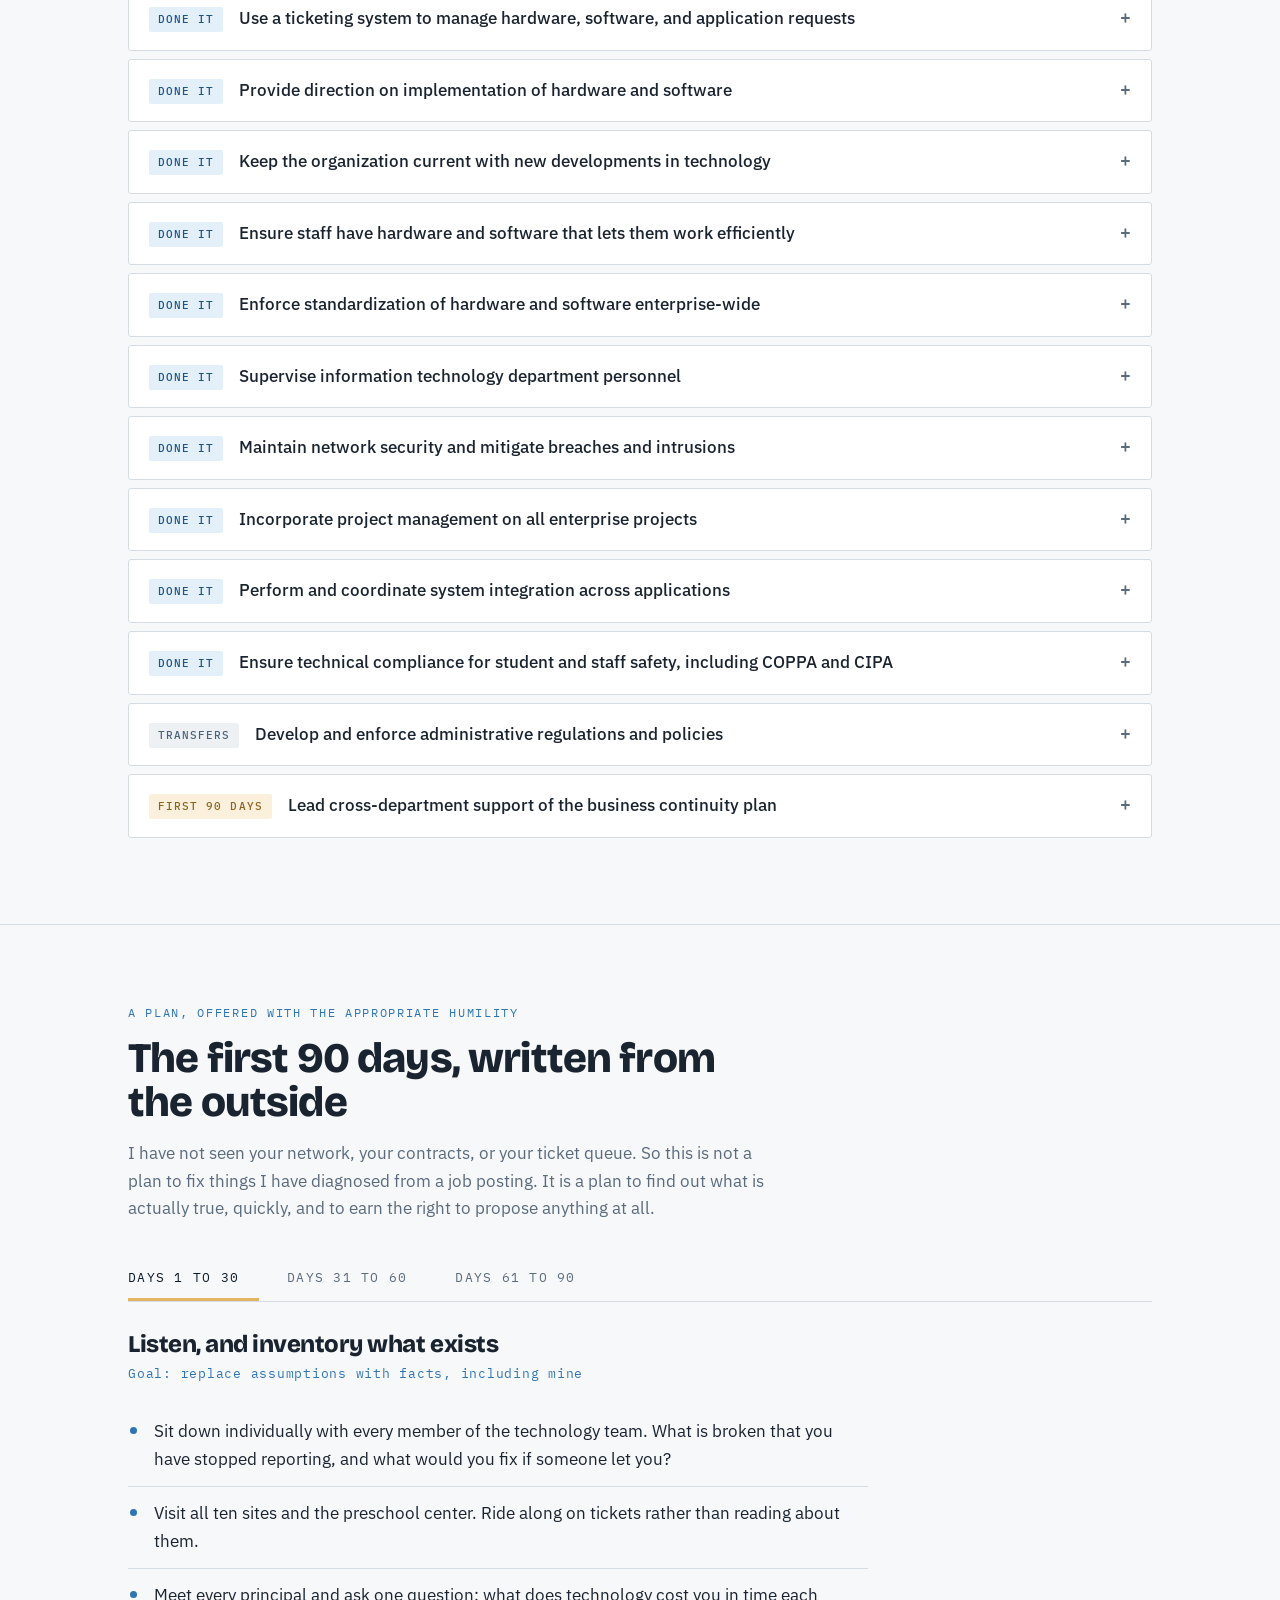
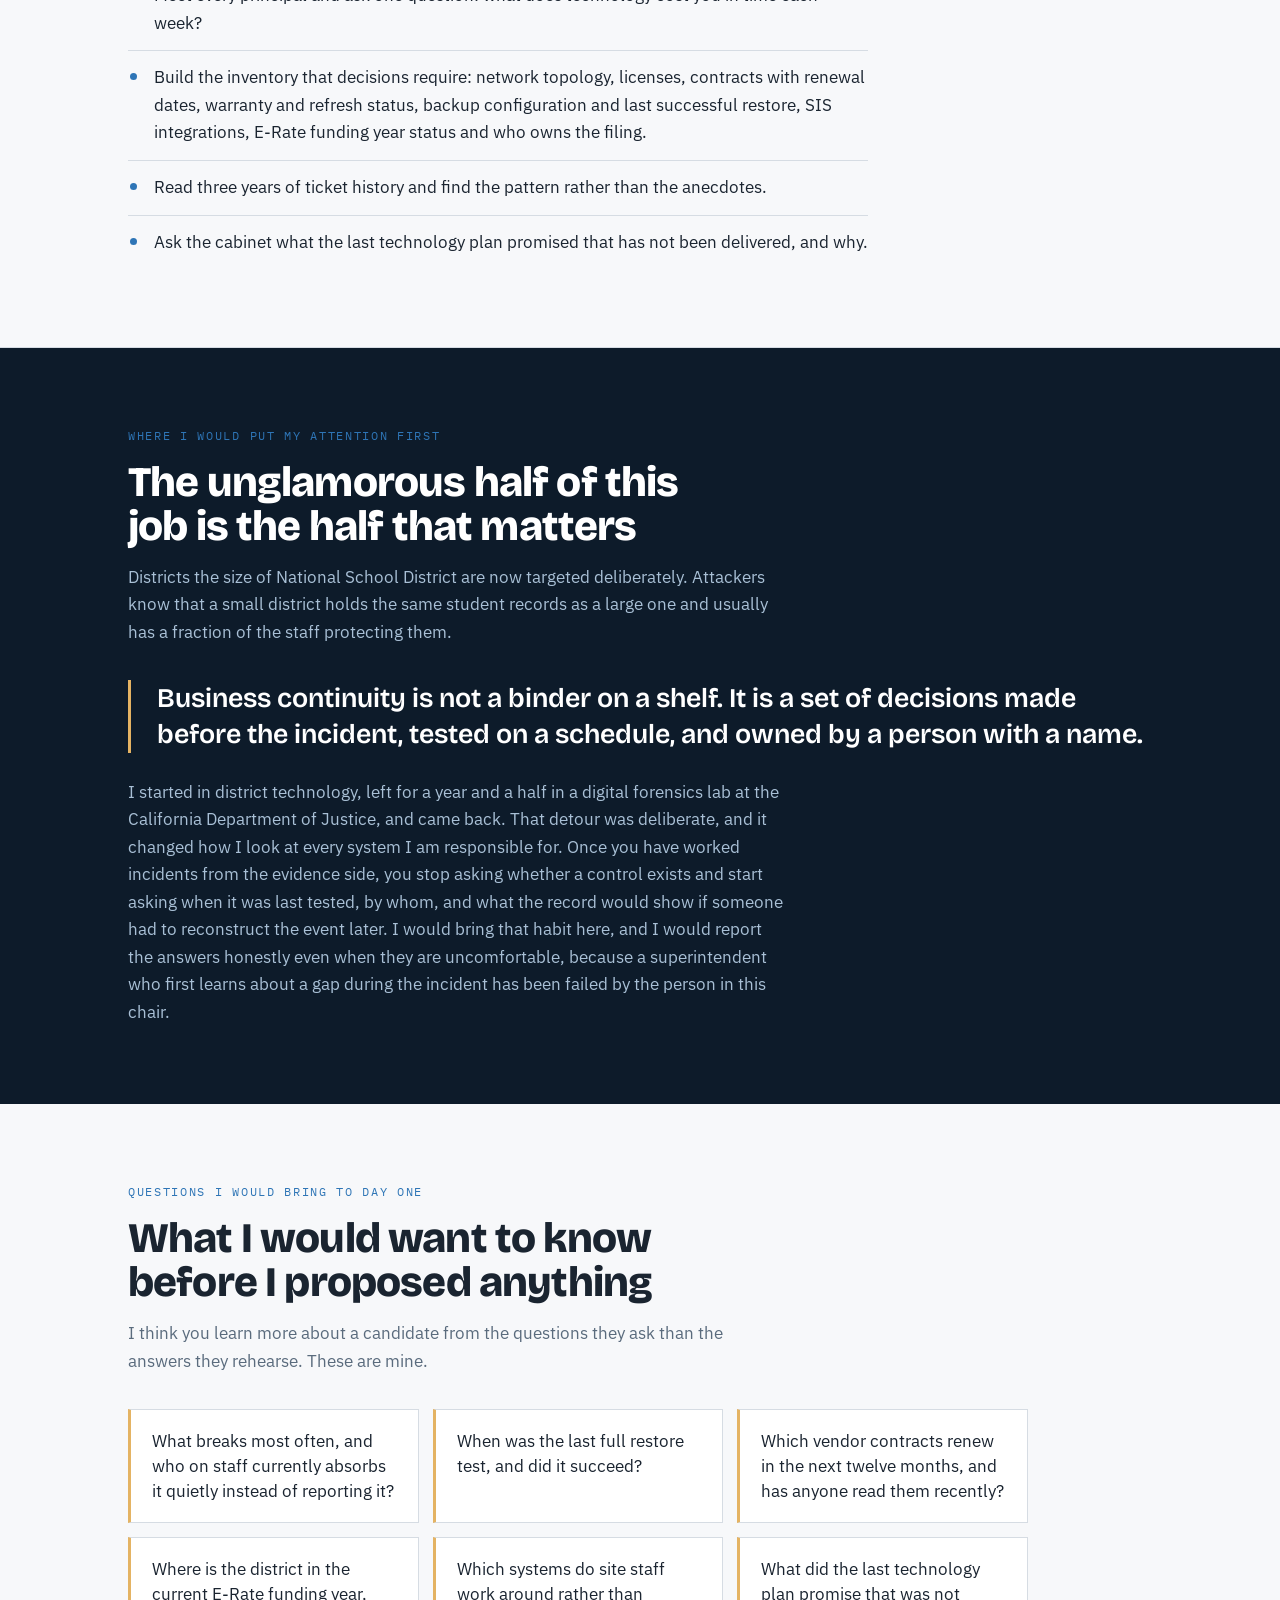
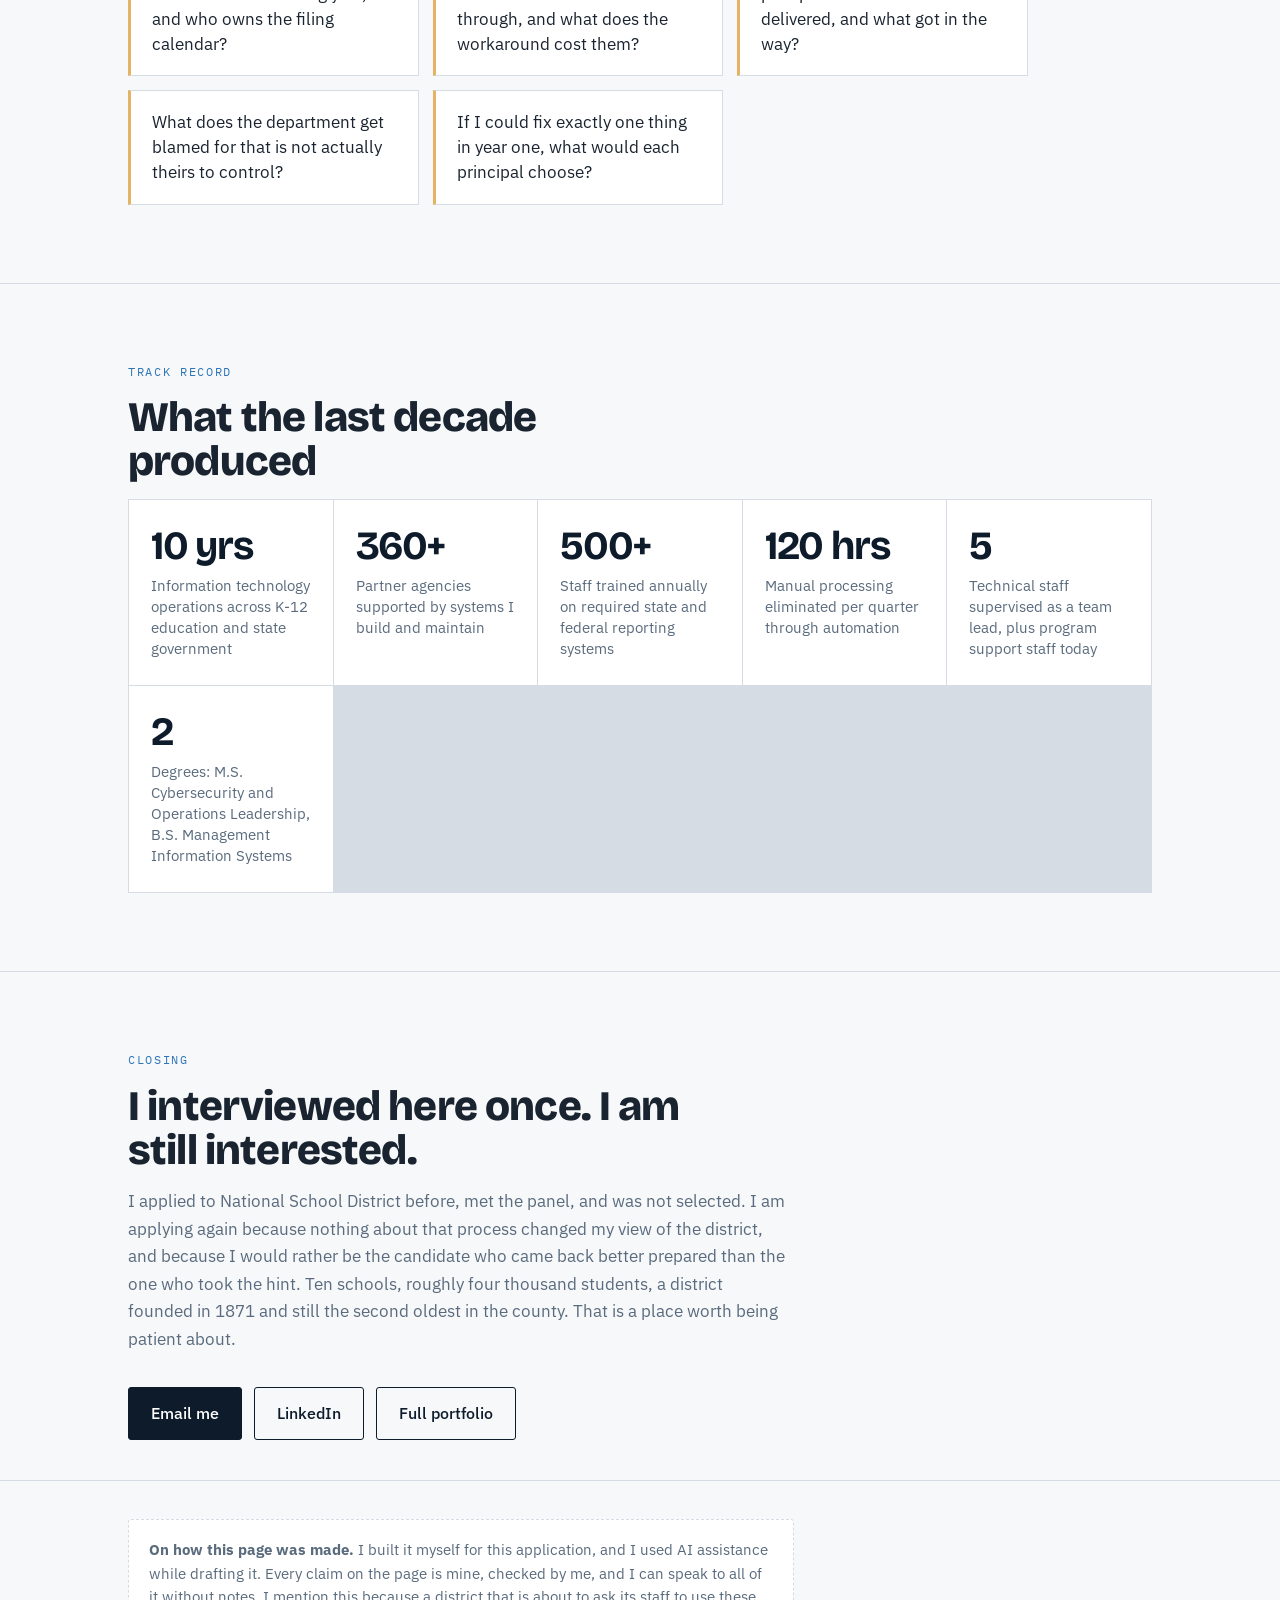
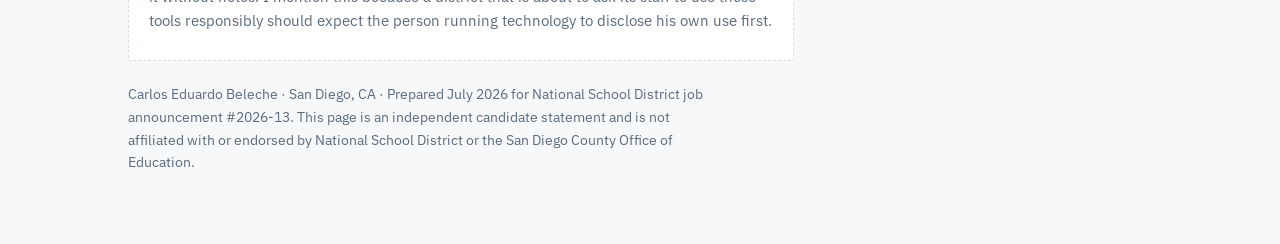
==== commit 16a69449: "Add files via upload" ====
--- a/nsd/index.html
+++ b/nsd/index.html
@@ -446,7 +446,7 @@
     <h2>The unglamorous half of this job is the half that matters</h2>
     <p class="sec-intro">Districts the size of National School District are now targeted deliberately. Attackers know that a small district holds the same student records as a large one and usually has a fraction of the staff protecting them.</p>
     <blockquote>Business continuity is not a binder on a shelf. It is a set of decisions made before the incident, tested on a schedule, and owned by a person with a name.</blockquote>
-    <p class="after">I came into education technology from a digital forensics lab, which means I learned this work backwards: I saw the aftermath before I ever ran the prevention. That order of experience leaves you with a specific habit. You stop asking whether a control exists and start asking when it was last tested, by whom, and what the evidence looks like. I would bring that habit here, and I would report the answers honestly even when they are uncomfortable, because a superintendent who learns about a gap during the incident has been failed by the person in this chair.</p>
+    <p class="after">I started in district technology, left for a year and a half in a digital forensics lab at the California Department of Justice, and came back. That detour was deliberate, and it changed how I look at every system I am responsible for. Once you have worked incidents from the evidence side, you stop asking whether a control exists and start asking when it was last tested, by whom, and what the record would show if someone had to reconstruct the event later. I would bring that habit here, and I would report the answers honestly even when they are uncomfortable, because a superintendent who first learns about a gap during the incident has been failed by the person in this chair.</p>
   </div>
 </section>
 
